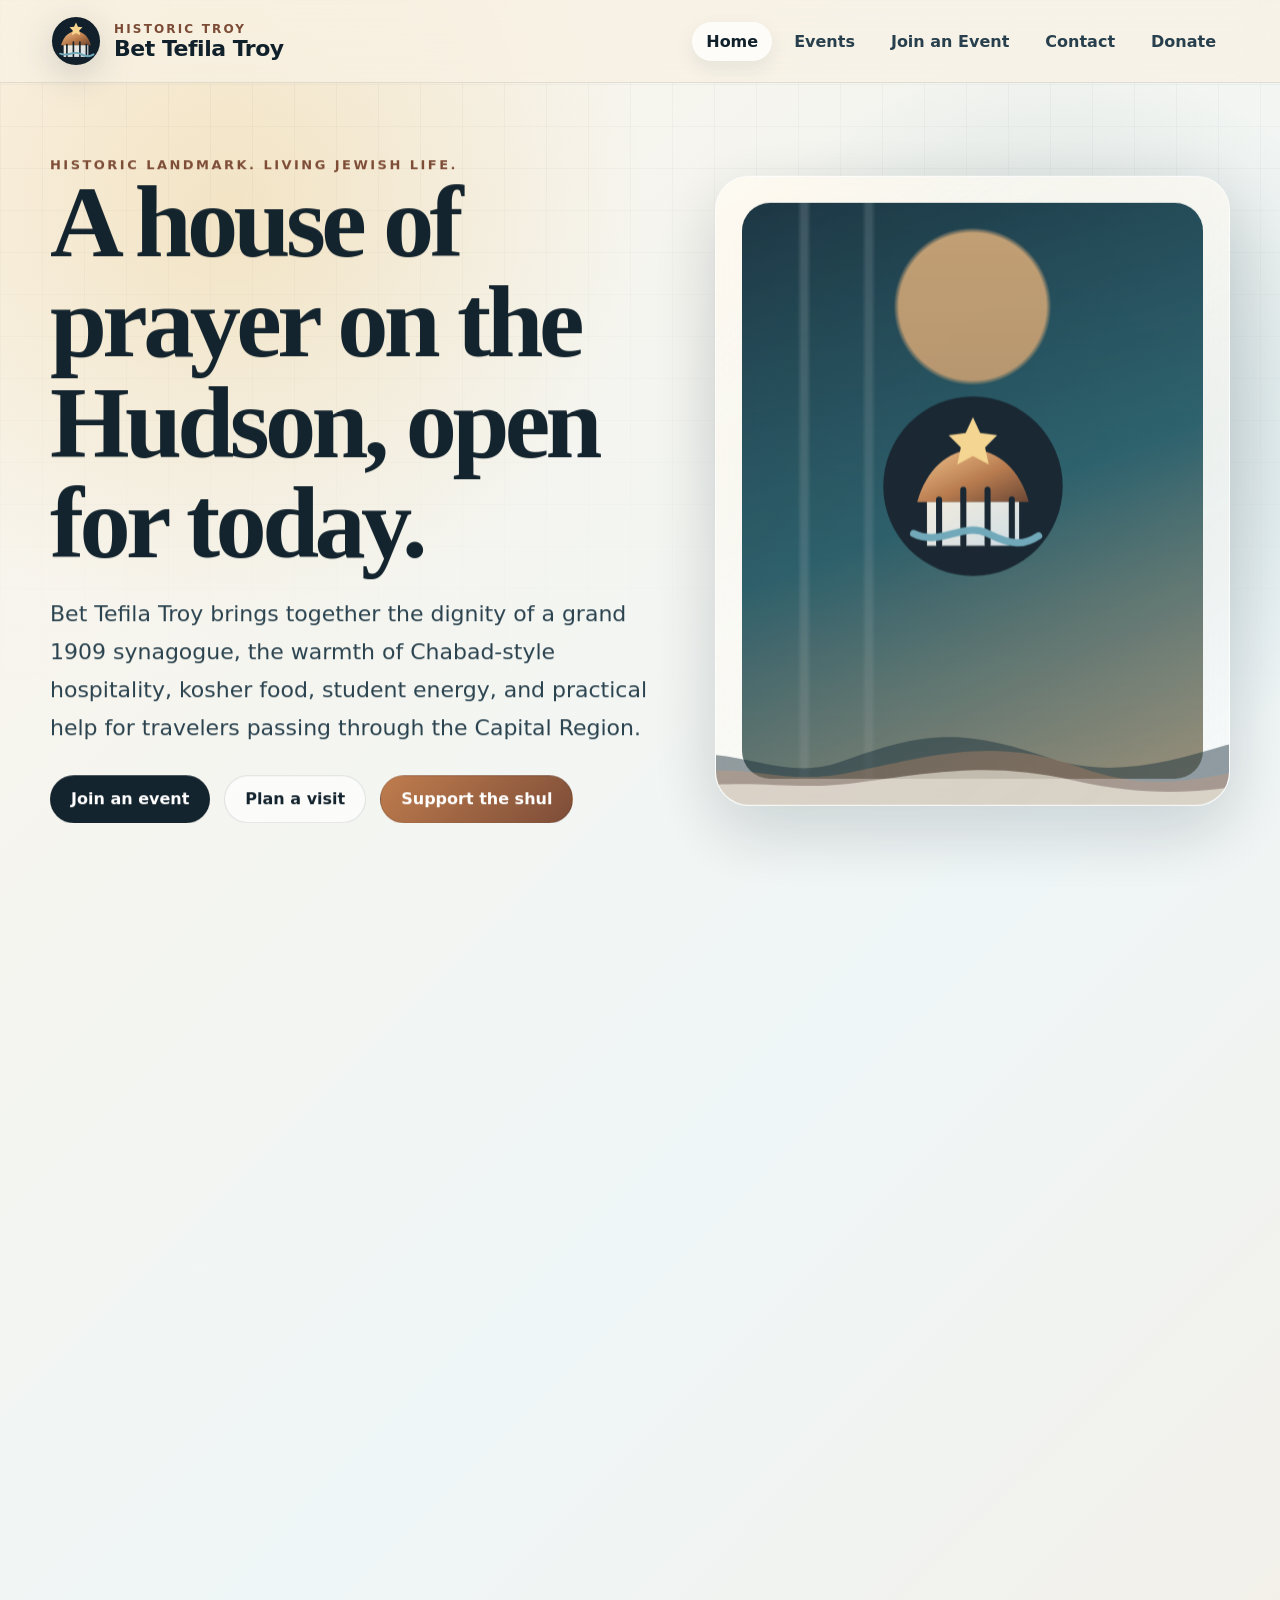
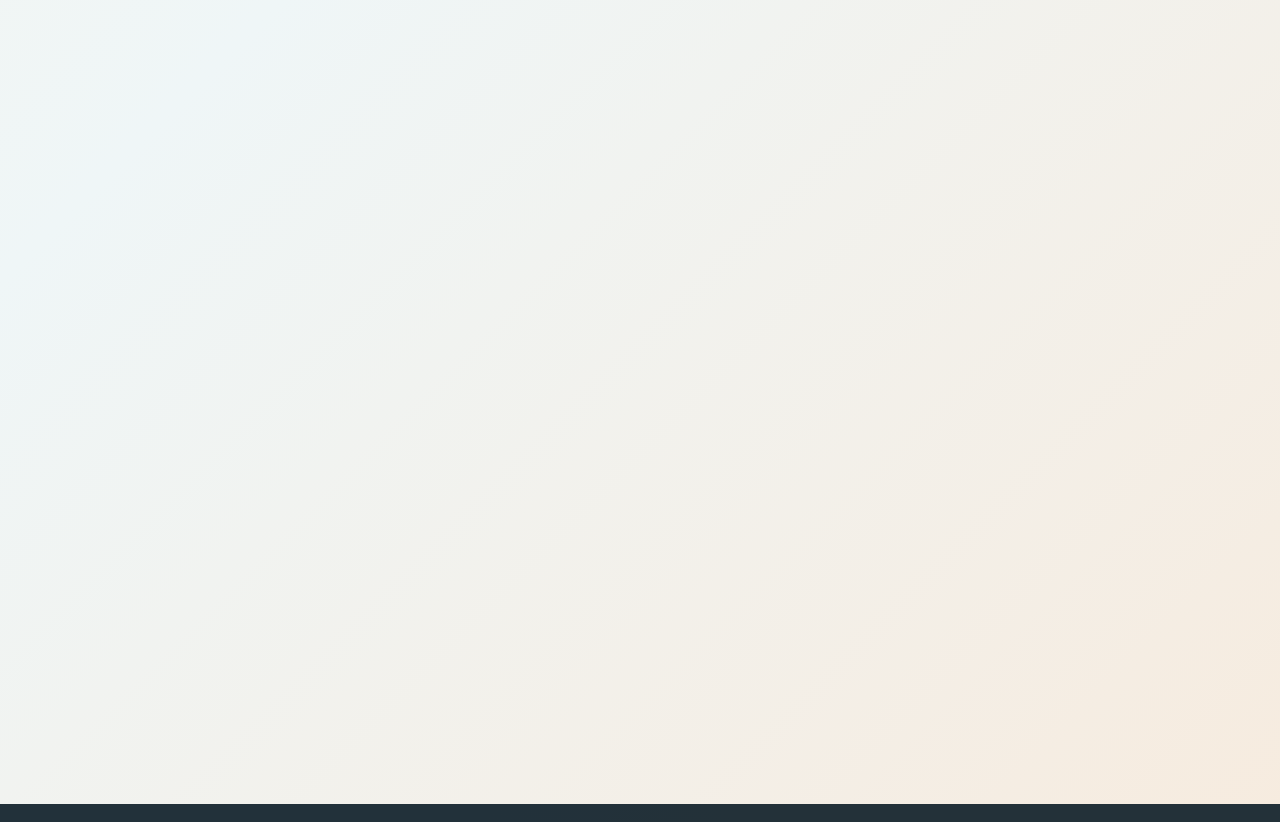
==== index.html @ 14c4342e "Make Bet Tefila Troy website primary" ====
<!doctype html>
<html lang="en">
<head>
  <meta charset="utf-8" />
  <meta name="viewport" content="width=device-width, initial-scale=1" />
  <meta http-equiv="refresh" content="0; url=bet-tefila-troy/index.html" />
  <title>Bet Tefila Troy Website</title>
  <link rel="canonical" href="bet-tefila-troy/index.html" />
  <style>
    body { min-height: 100vh; margin: 0; display: grid; place-items: center; font-family: system-ui, -apple-system, BlinkMacSystemFont, "Segoe UI", sans-serif; background: #f8f1e4; color: #11212b; }
    a { color: #356f7d; font-weight: 800; }
    main { max-width: 720px; padding: 32px; text-align: center; }
  </style>
</head>
<body>
  <main>
    <h1>Bet Tefila Troy Website</h1>
    <p>Redirecting to the website folder.</p>
    <p><a href="bet-tefila-troy/index.html">Open Bet Tefila Troy website</a></p>
  </main>
</body>
</html>
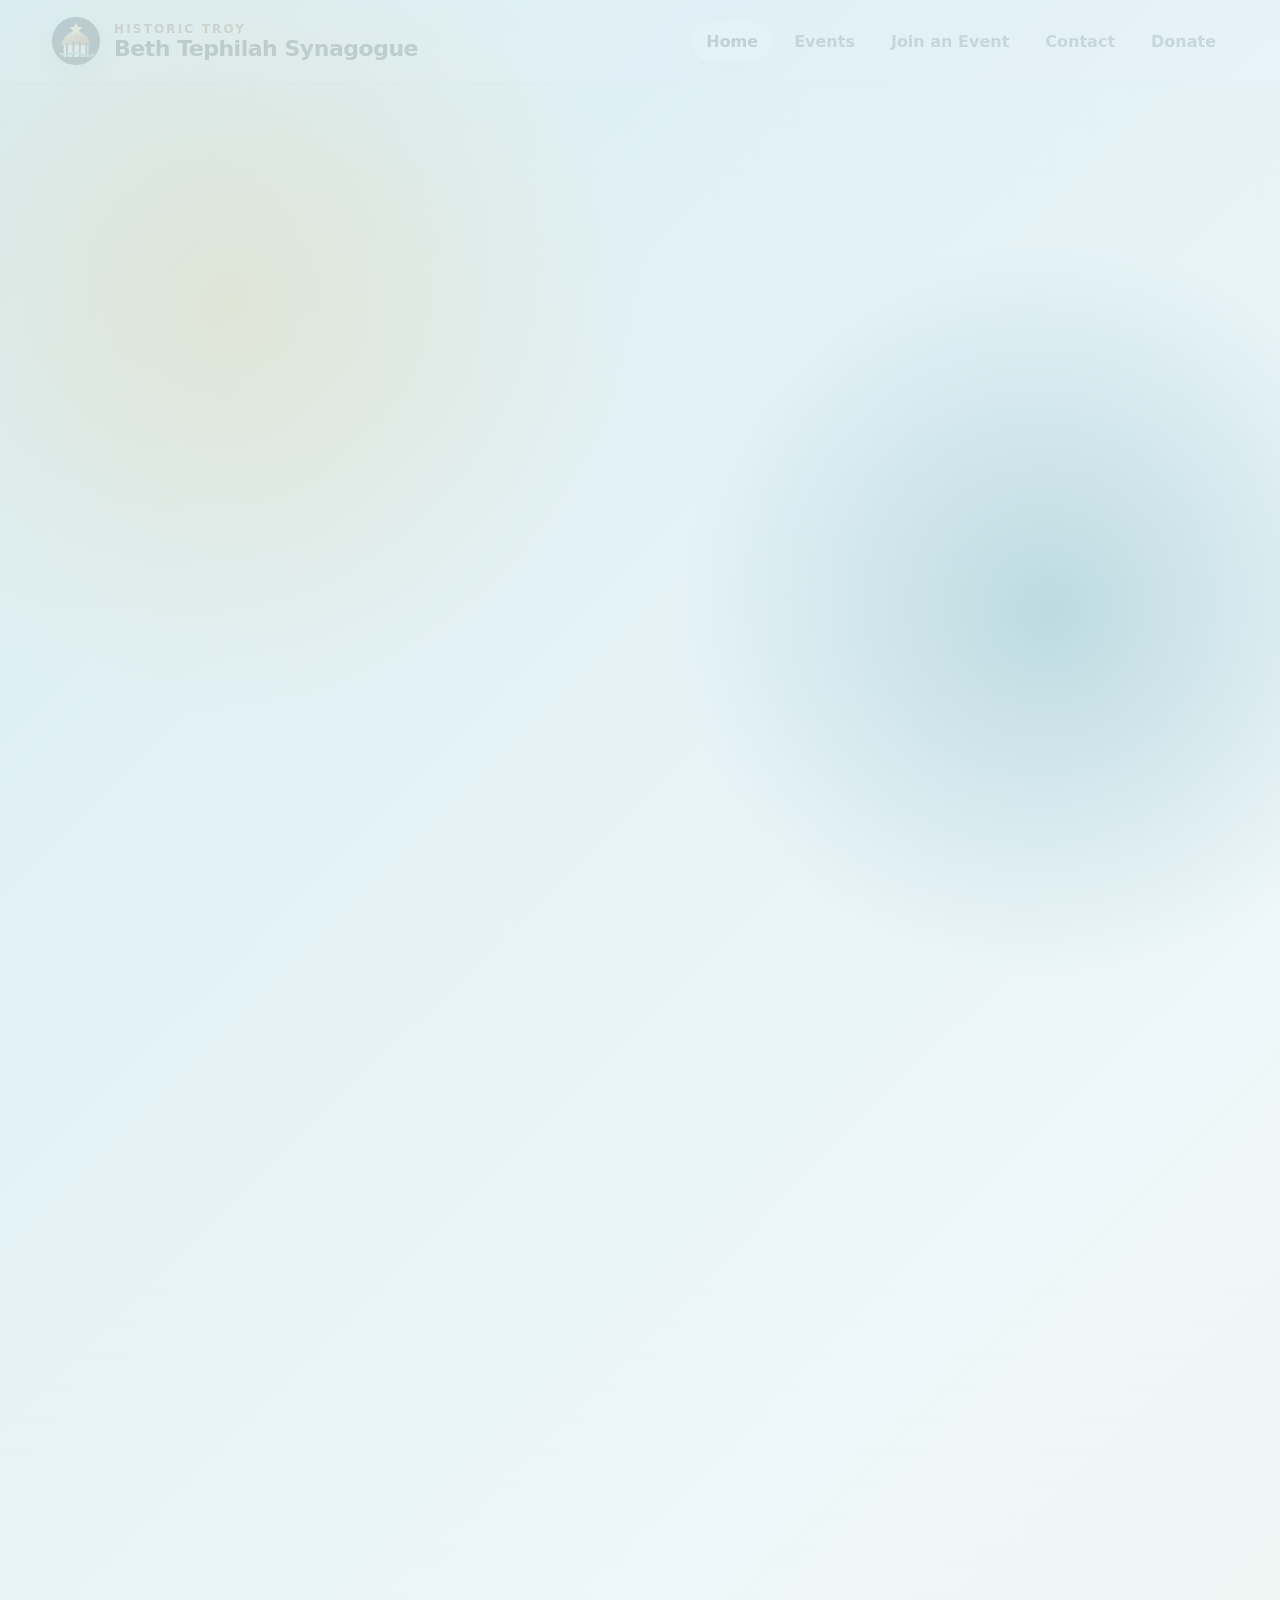
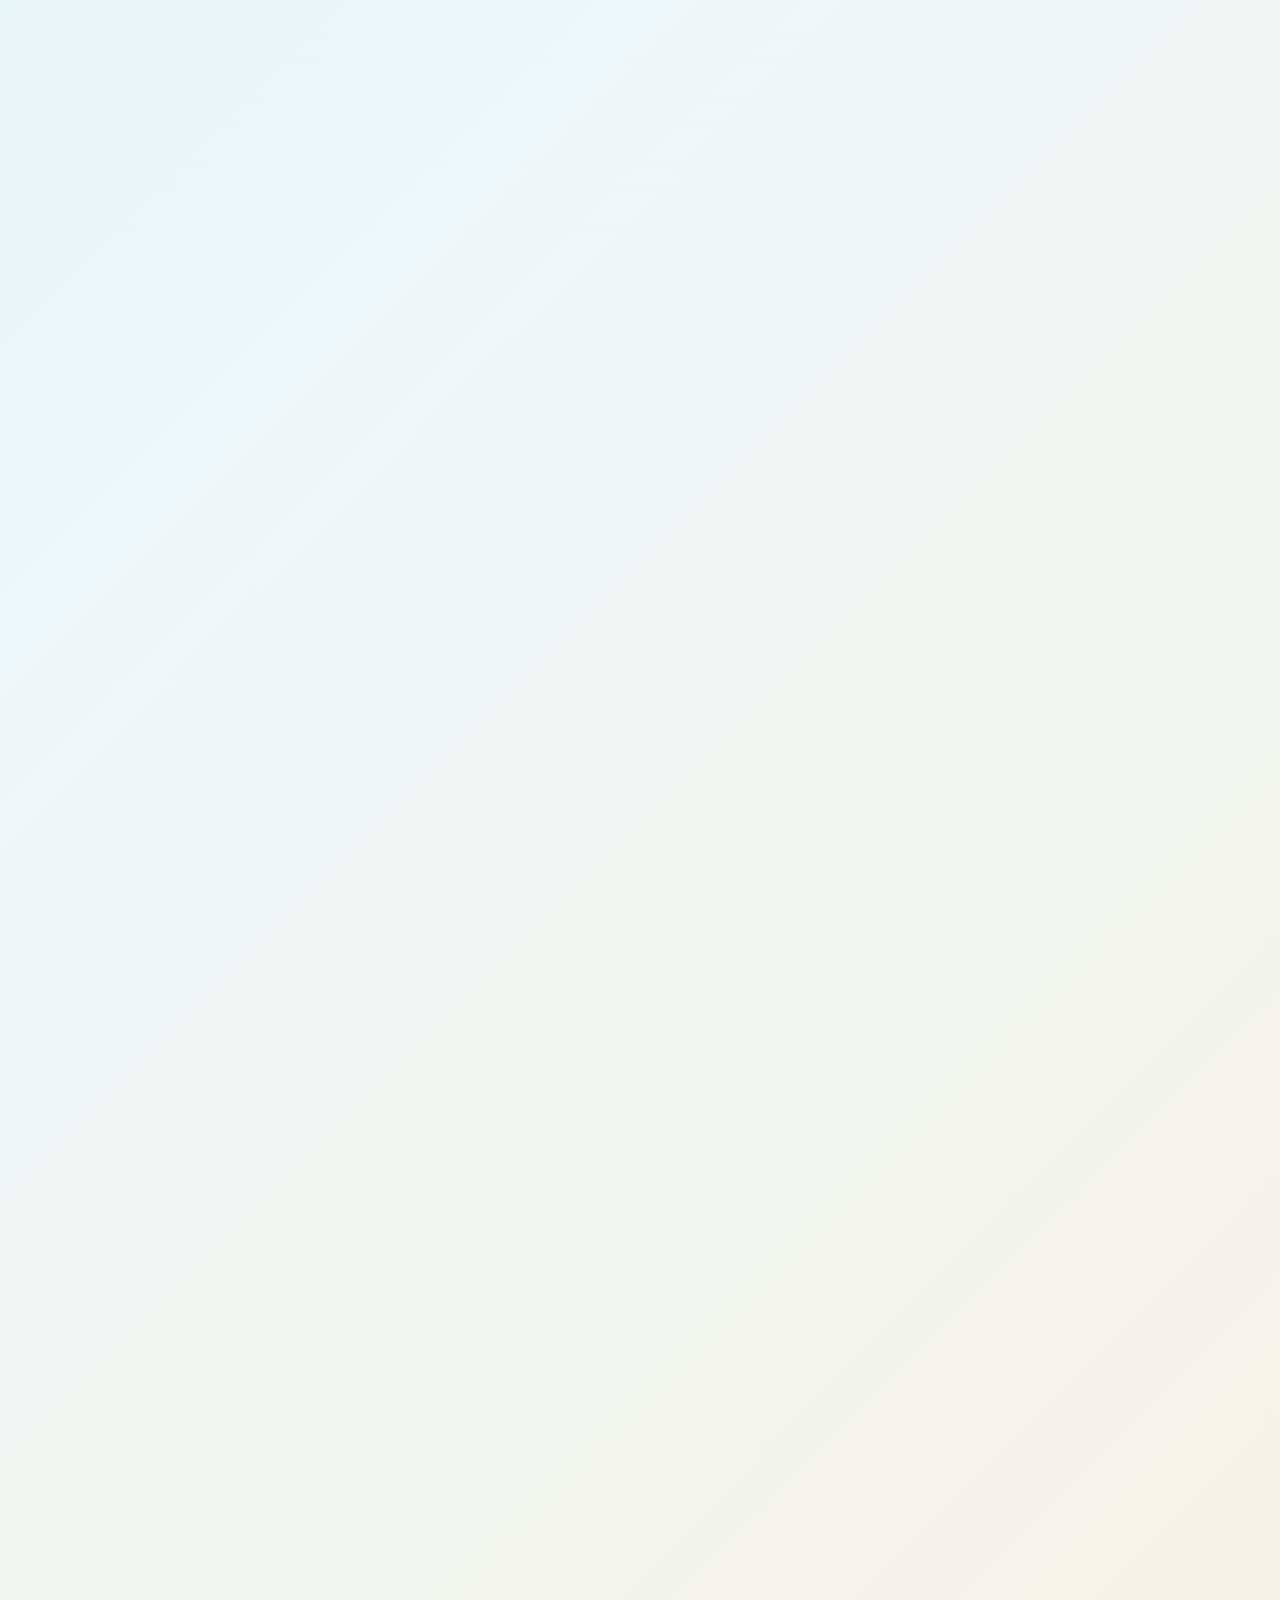
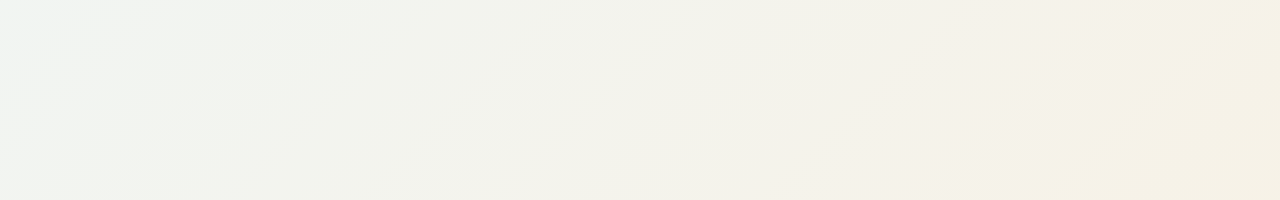
==== commit 3d9ec27e: "Feature Beth Tephilah 360 hero and source content" ====
--- a/index.html
+++ b/index.html
@@ -4,19 +4,19 @@
   <meta charset="utf-8" />
   <meta name="viewport" content="width=device-width, initial-scale=1" />
   <meta http-equiv="refresh" content="0; url=bet-tefila-troy/index.html" />
-  <title>Bet Tefila Troy Website</title>
+  <title>Beth Tephilah Synagogue Website</title>
   <link rel="canonical" href="bet-tefila-troy/index.html" />
   <style>
-    body { min-height: 100vh; margin: 0; display: grid; place-items: center; font-family: system-ui, -apple-system, BlinkMacSystemFont, "Segoe UI", sans-serif; background: #f8f1e4; color: #11212b; }
+    body { min-height: 100vh; margin: 0; display: grid; place-items: center; font-family: system-ui, -apple-system, BlinkMacSystemFont, "Segoe UI", sans-serif; background: #eef7f9; color: #11212b; }
     a { color: #356f7d; font-weight: 800; }
     main { max-width: 720px; padding: 32px; text-align: center; }
   </style>
 </head>
 <body>
   <main>
-    <h1>Bet Tefila Troy Website</h1>
+    <h1>Beth Tephilah Synagogue Website</h1>
     <p>Redirecting to the website folder.</p>
-    <p><a href="bet-tefila-troy/index.html">Open Bet Tefila Troy website</a></p>
+    <p><a href="bet-tefila-troy/index.html">Open Beth Tephilah Synagogue website</a></p>
   </main>
 </body>
 </html>
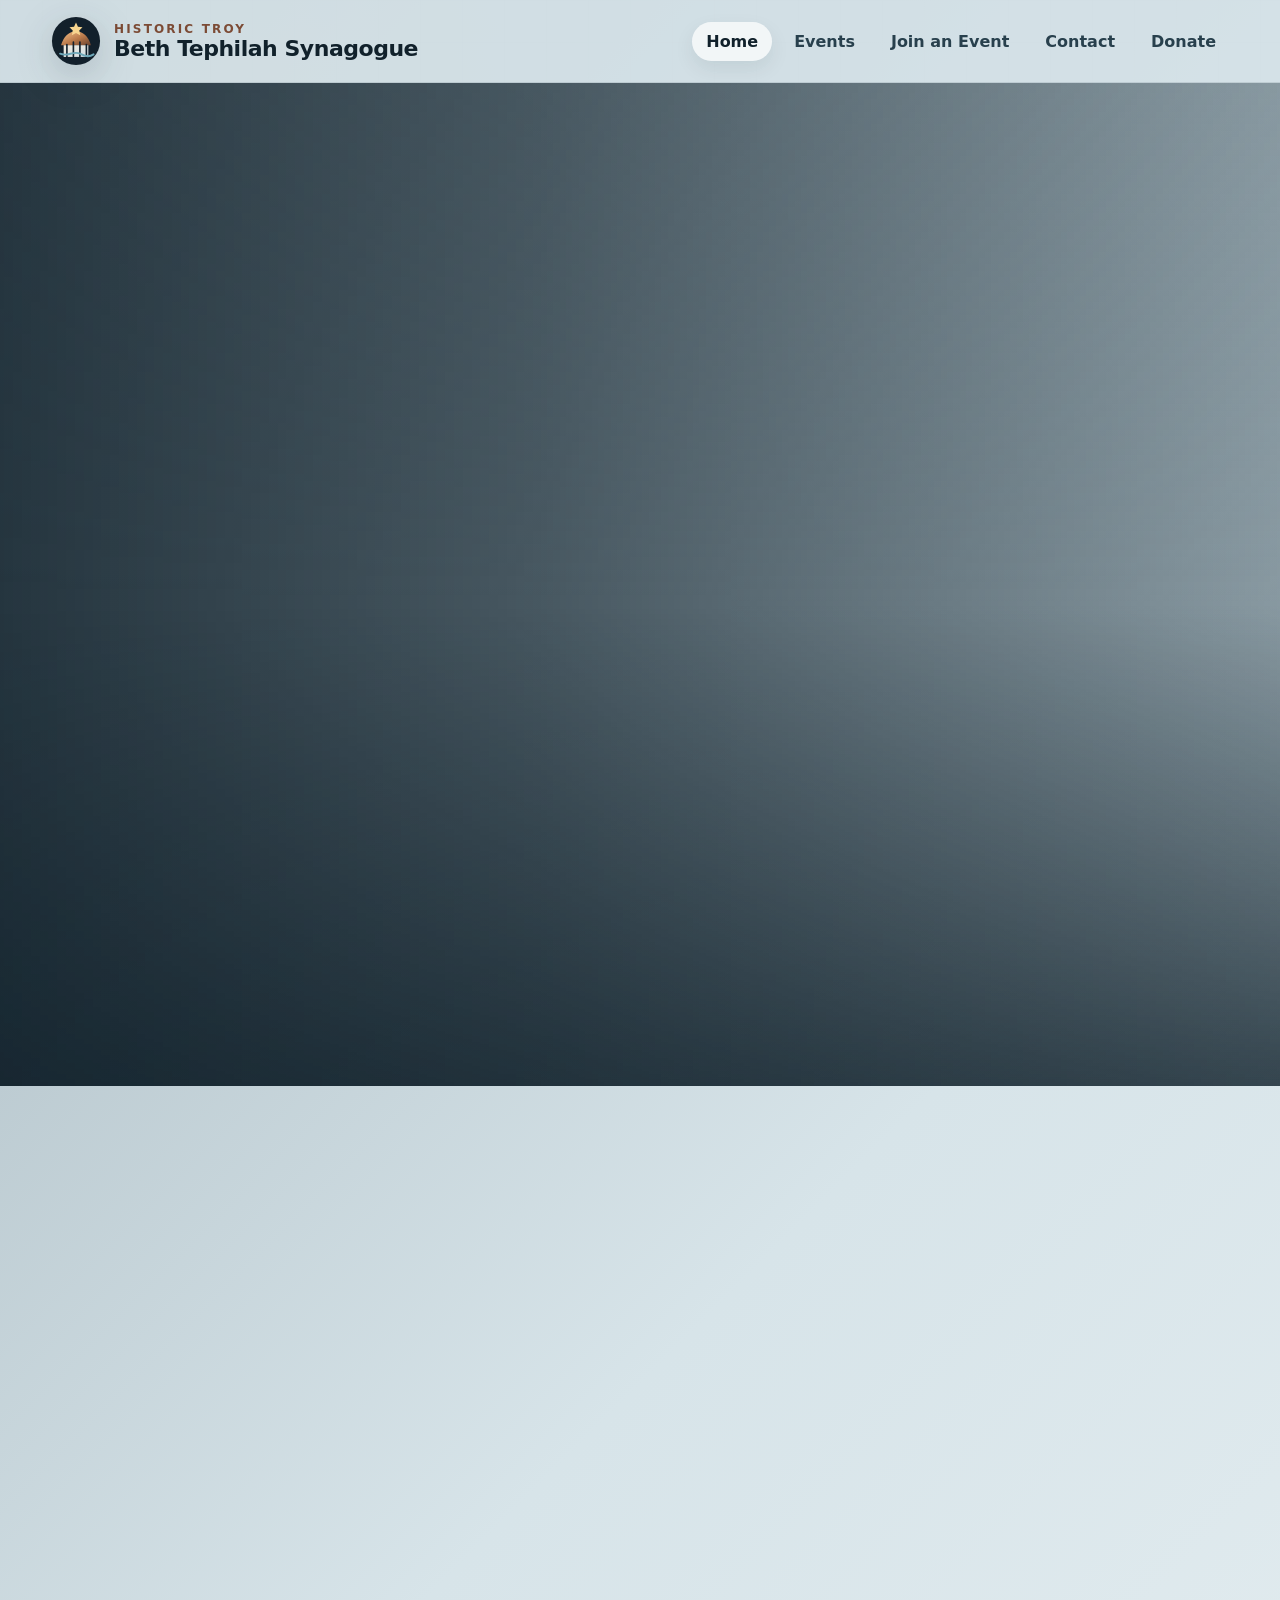
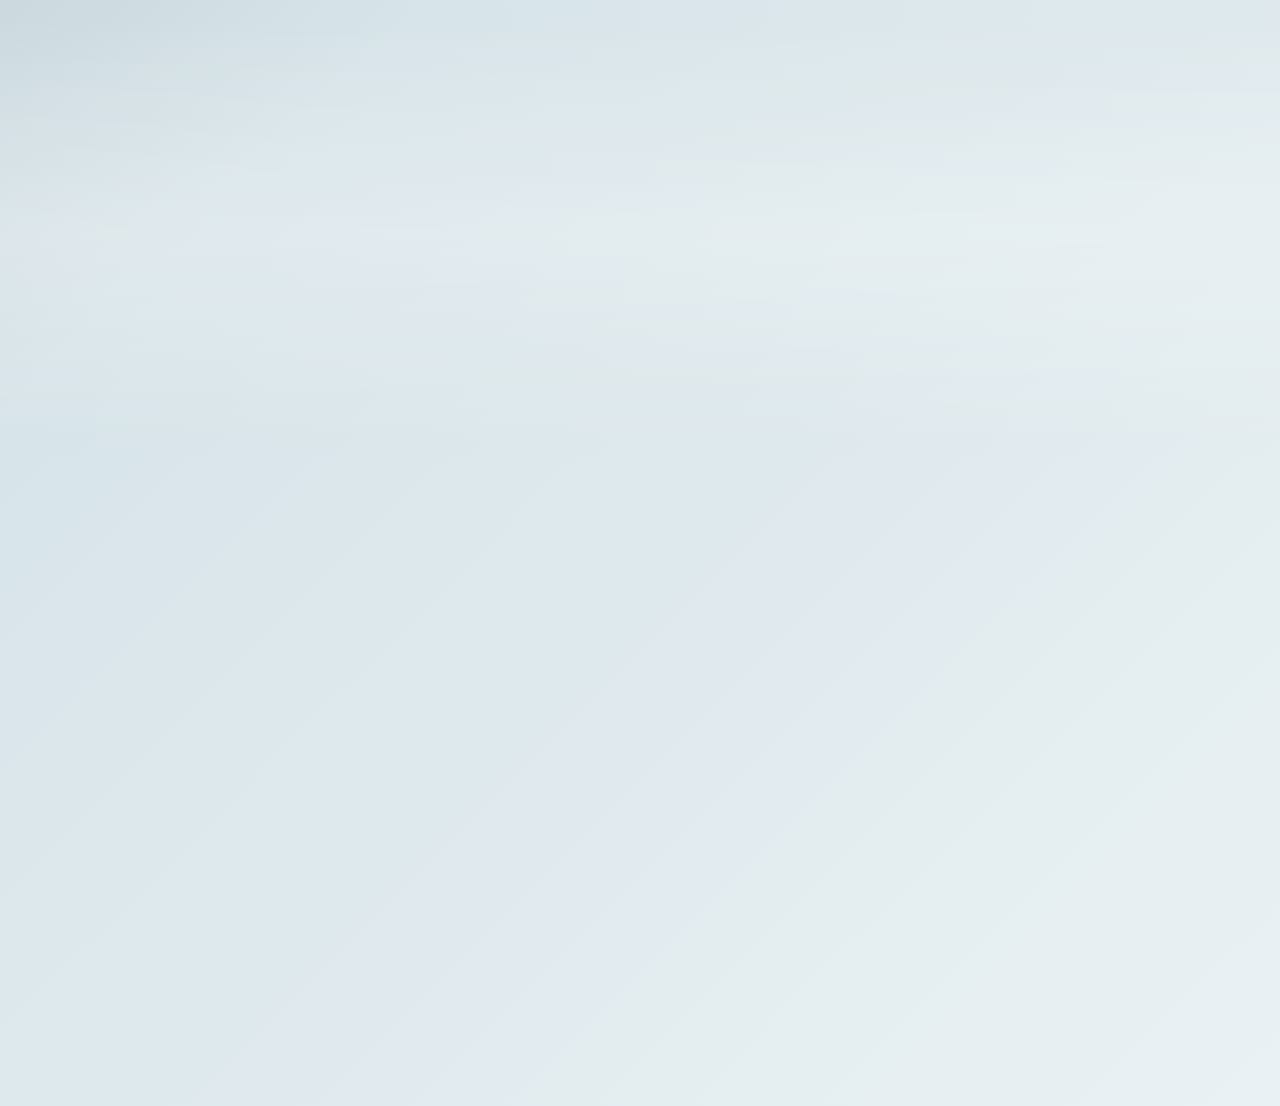
==== commit d2563438: "Make Beth Tephilah site immersive and event-focused" ====
--- a/index.html
+++ b/index.html
@@ -7,7 +7,7 @@
   <title>Beth Tephilah Synagogue Website</title>
   <link rel="canonical" href="bet-tefila-troy/index.html" />
   <style>
-    body { min-height: 100vh; margin: 0; display: grid; place-items: center; font-family: system-ui, -apple-system, BlinkMacSystemFont, "Segoe UI", sans-serif; background: #eef7f9; color: #11212b; }
+    body { min-height: 100vh; margin: 0; display: grid; place-items: center; font-family: system-ui, -apple-system, BlinkMacSystemFont, "Segoe UI", sans-serif; background: #9fb0b8; color: #11212b; }
     a { color: #356f7d; font-weight: 800; }
     main { max-width: 720px; padding: 32px; text-align: center; }
   </style>
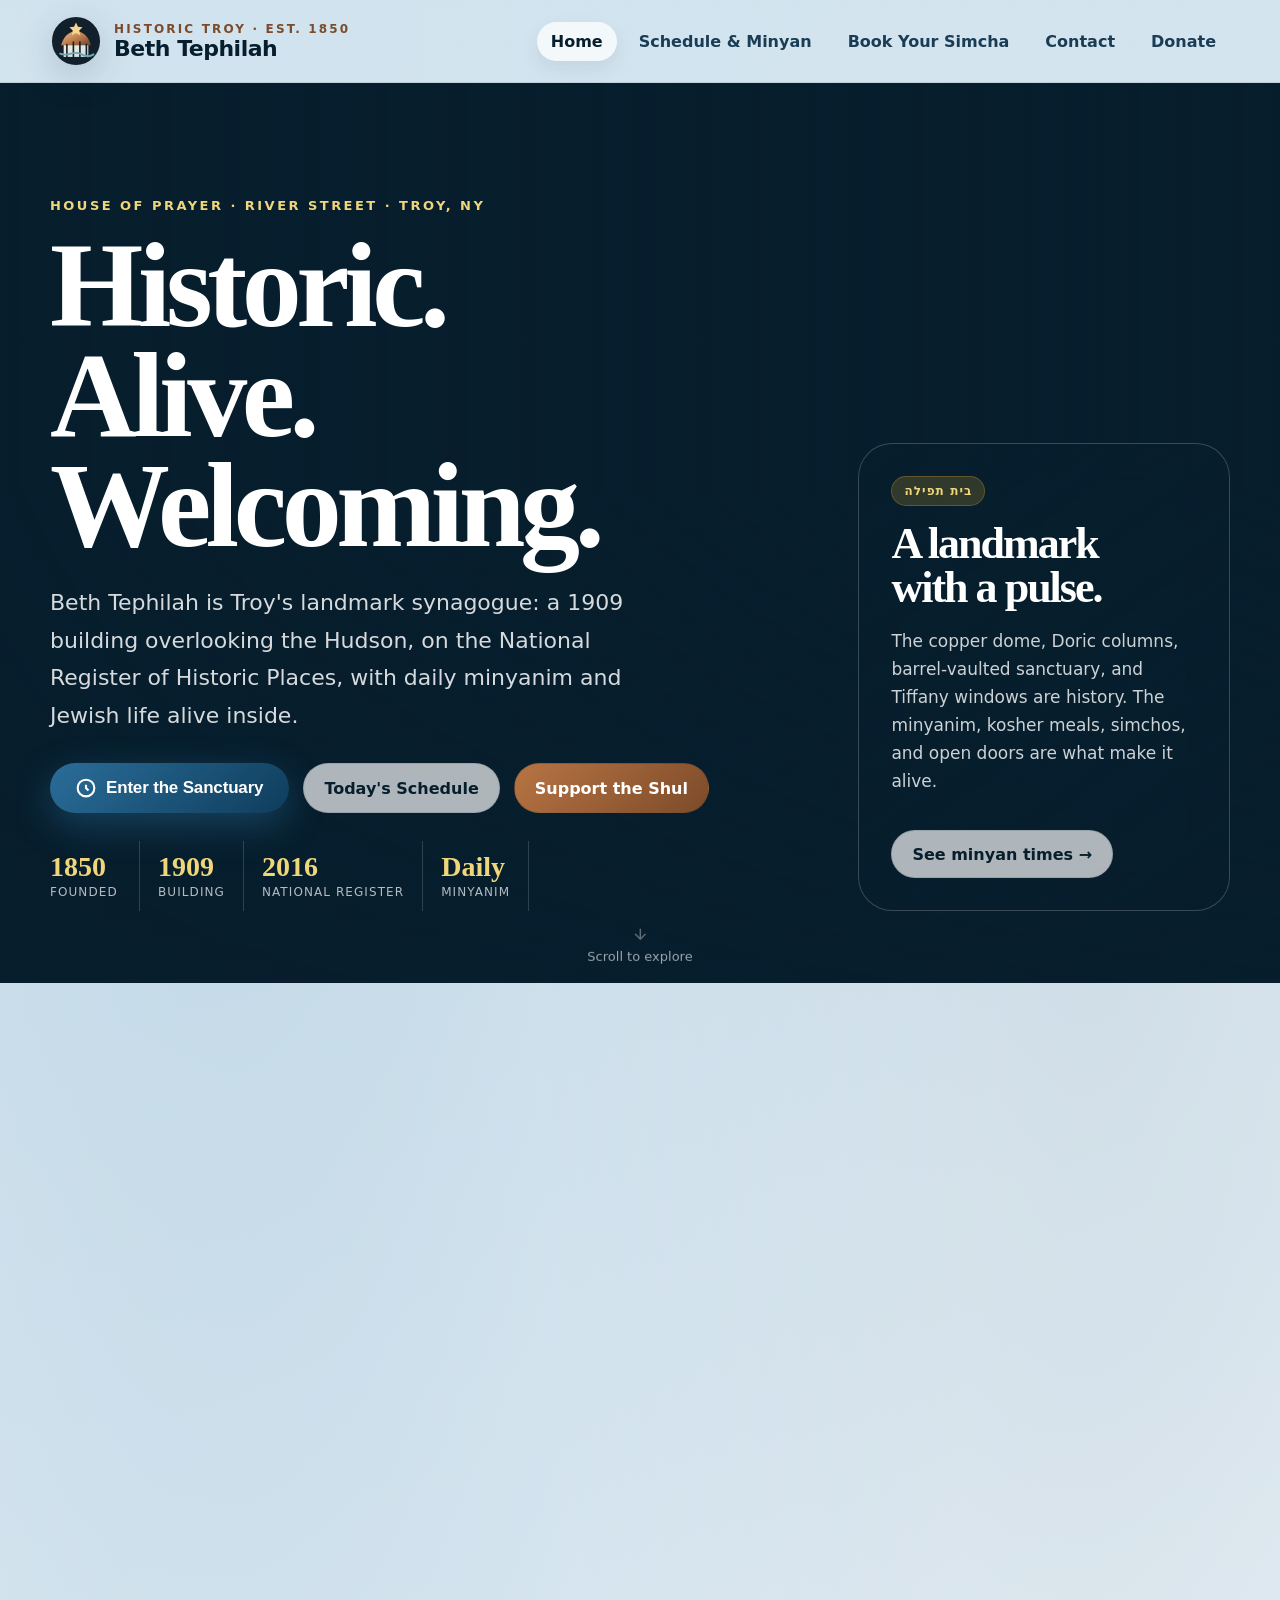
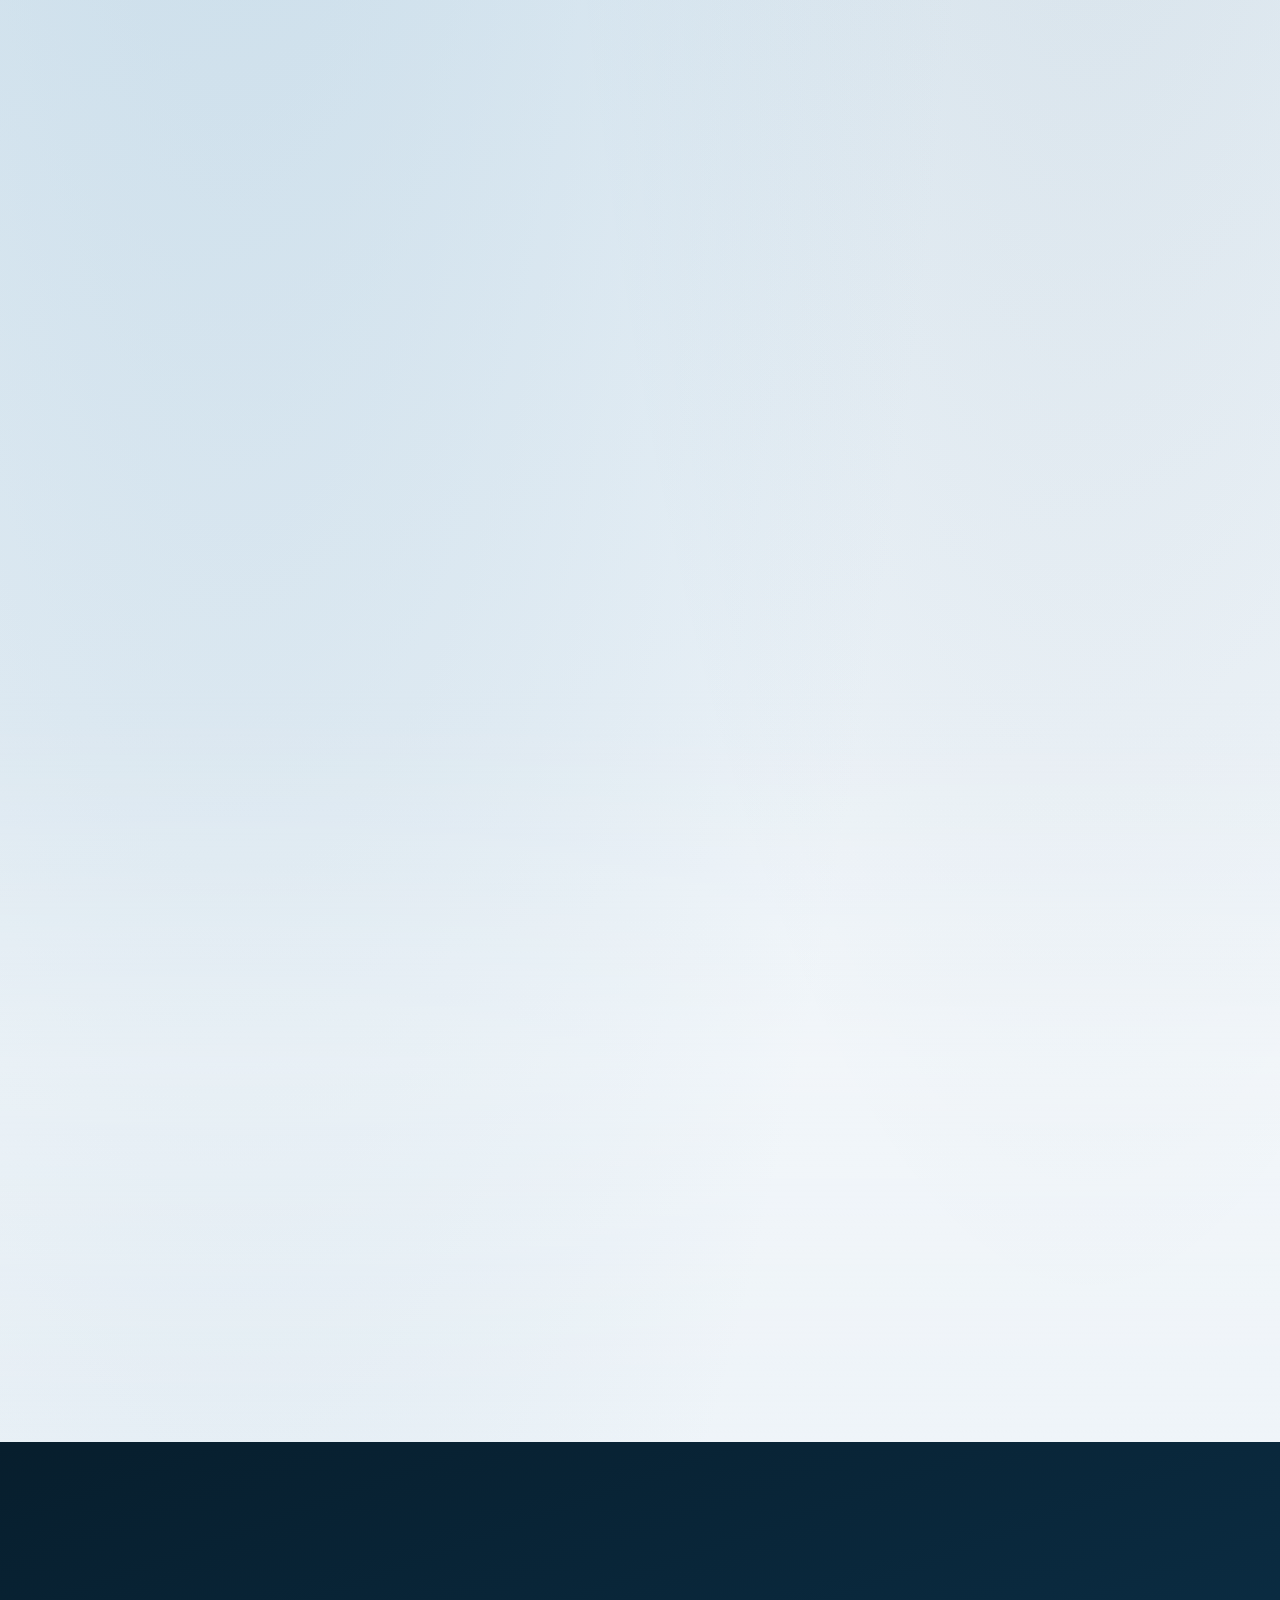
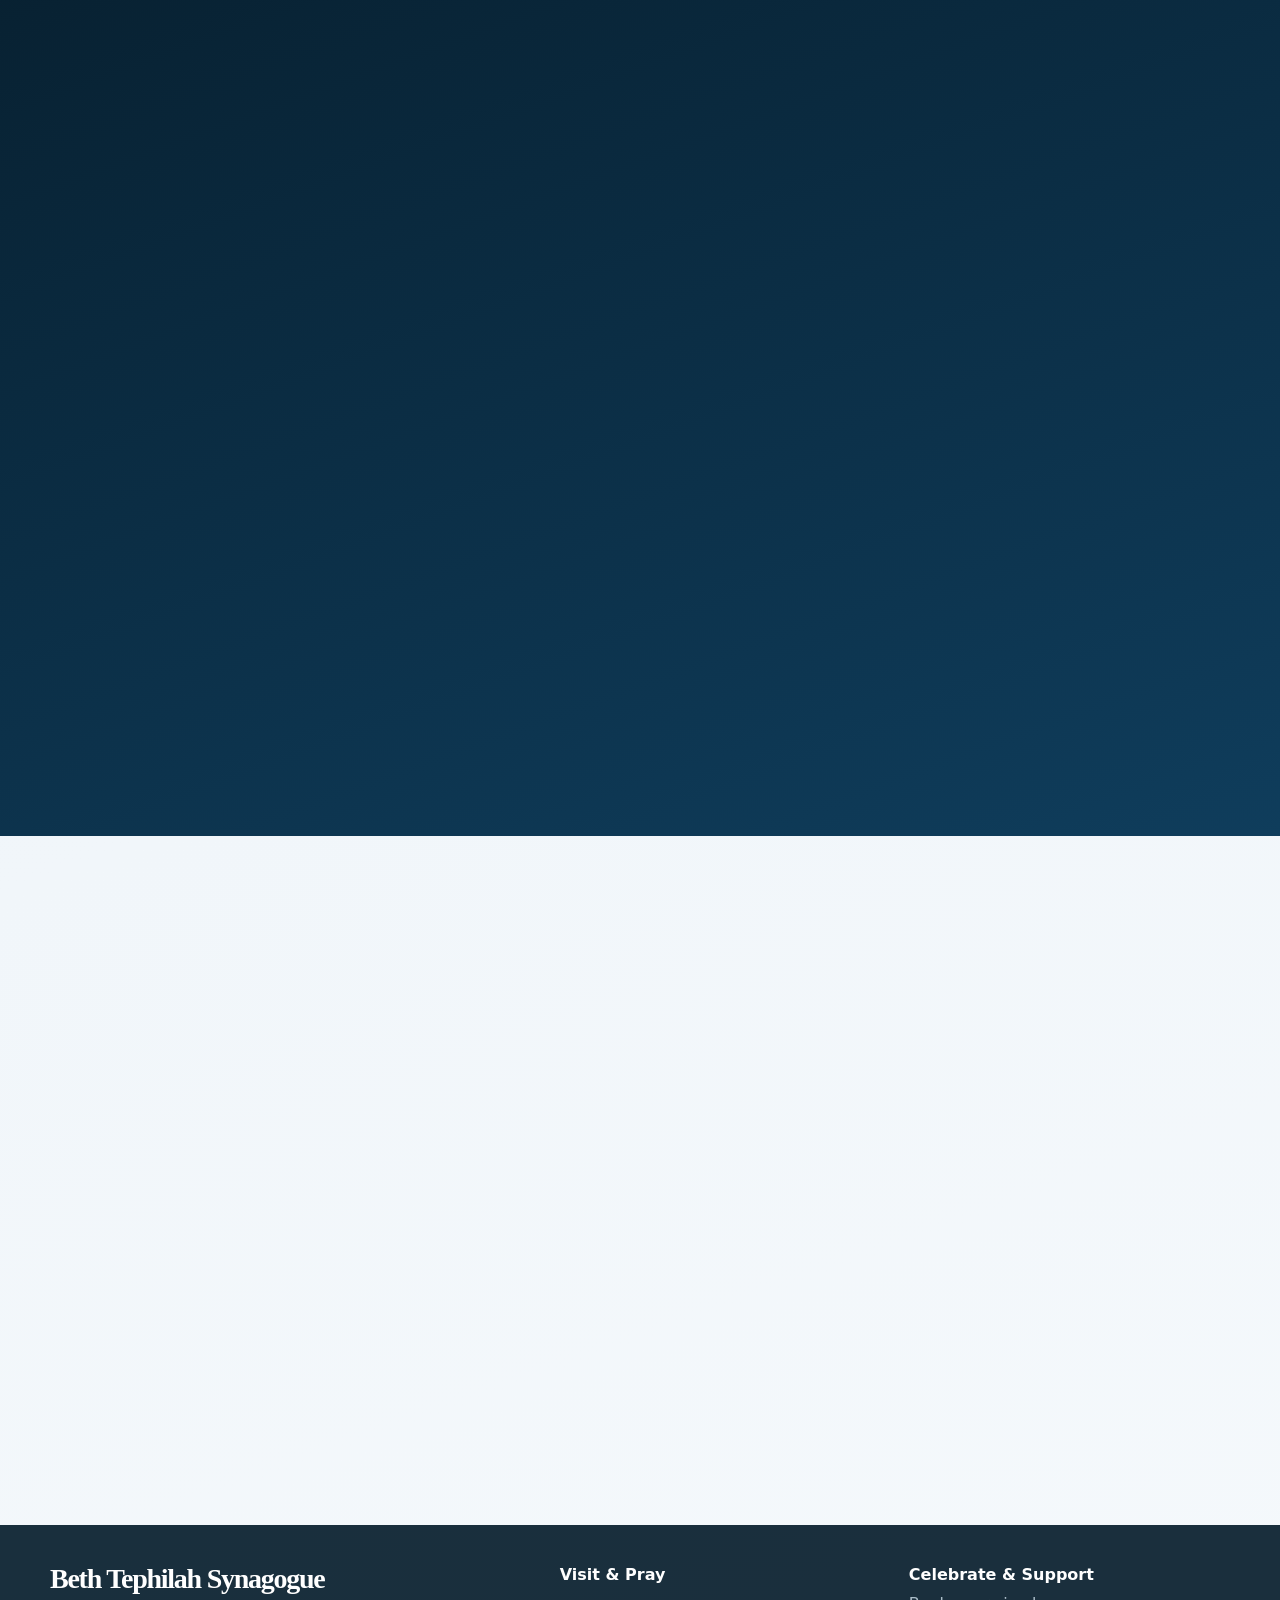
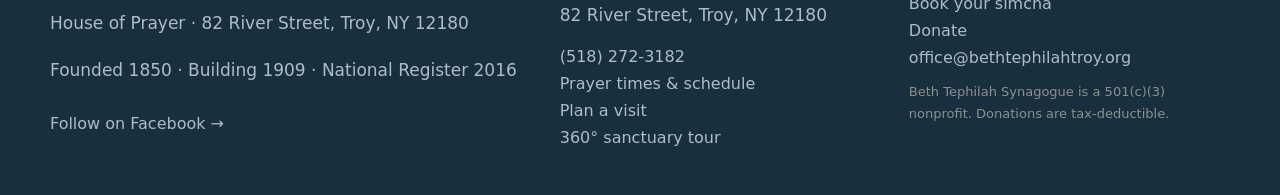
==== commit e3206d04: "Build Beth Tephilah website: interactive 360 hero, minyan schedule, simcha booking, social feed, ser" ====
--- a/index.html
+++ b/index.html
@@ -7,8 +7,8 @@
   <title>Beth Tephilah Synagogue Website</title>
   <link rel="canonical" href="bet-tefila-troy/index.html" />
   <style>
-    body { min-height: 100vh; margin: 0; display: grid; place-items: center; font-family: system-ui, -apple-system, BlinkMacSystemFont, "Segoe UI", sans-serif; background: #9fb0b8; color: #11212b; }
-    a { color: #356f7d; font-weight: 800; }
+    body { min-height: 100vh; margin: 0; display: grid; place-items: center; font-family: system-ui, -apple-system, BlinkMacSystemFont, "Segoe UI", sans-serif; background: linear-gradient(160deg, #d4e5f0, #edf3f8); color: #071e2d; }
+    a { color: #2a6d99; font-weight: 800; }
     main { max-width: 720px; padding: 32px; text-align: center; }
   </style>
 </head>
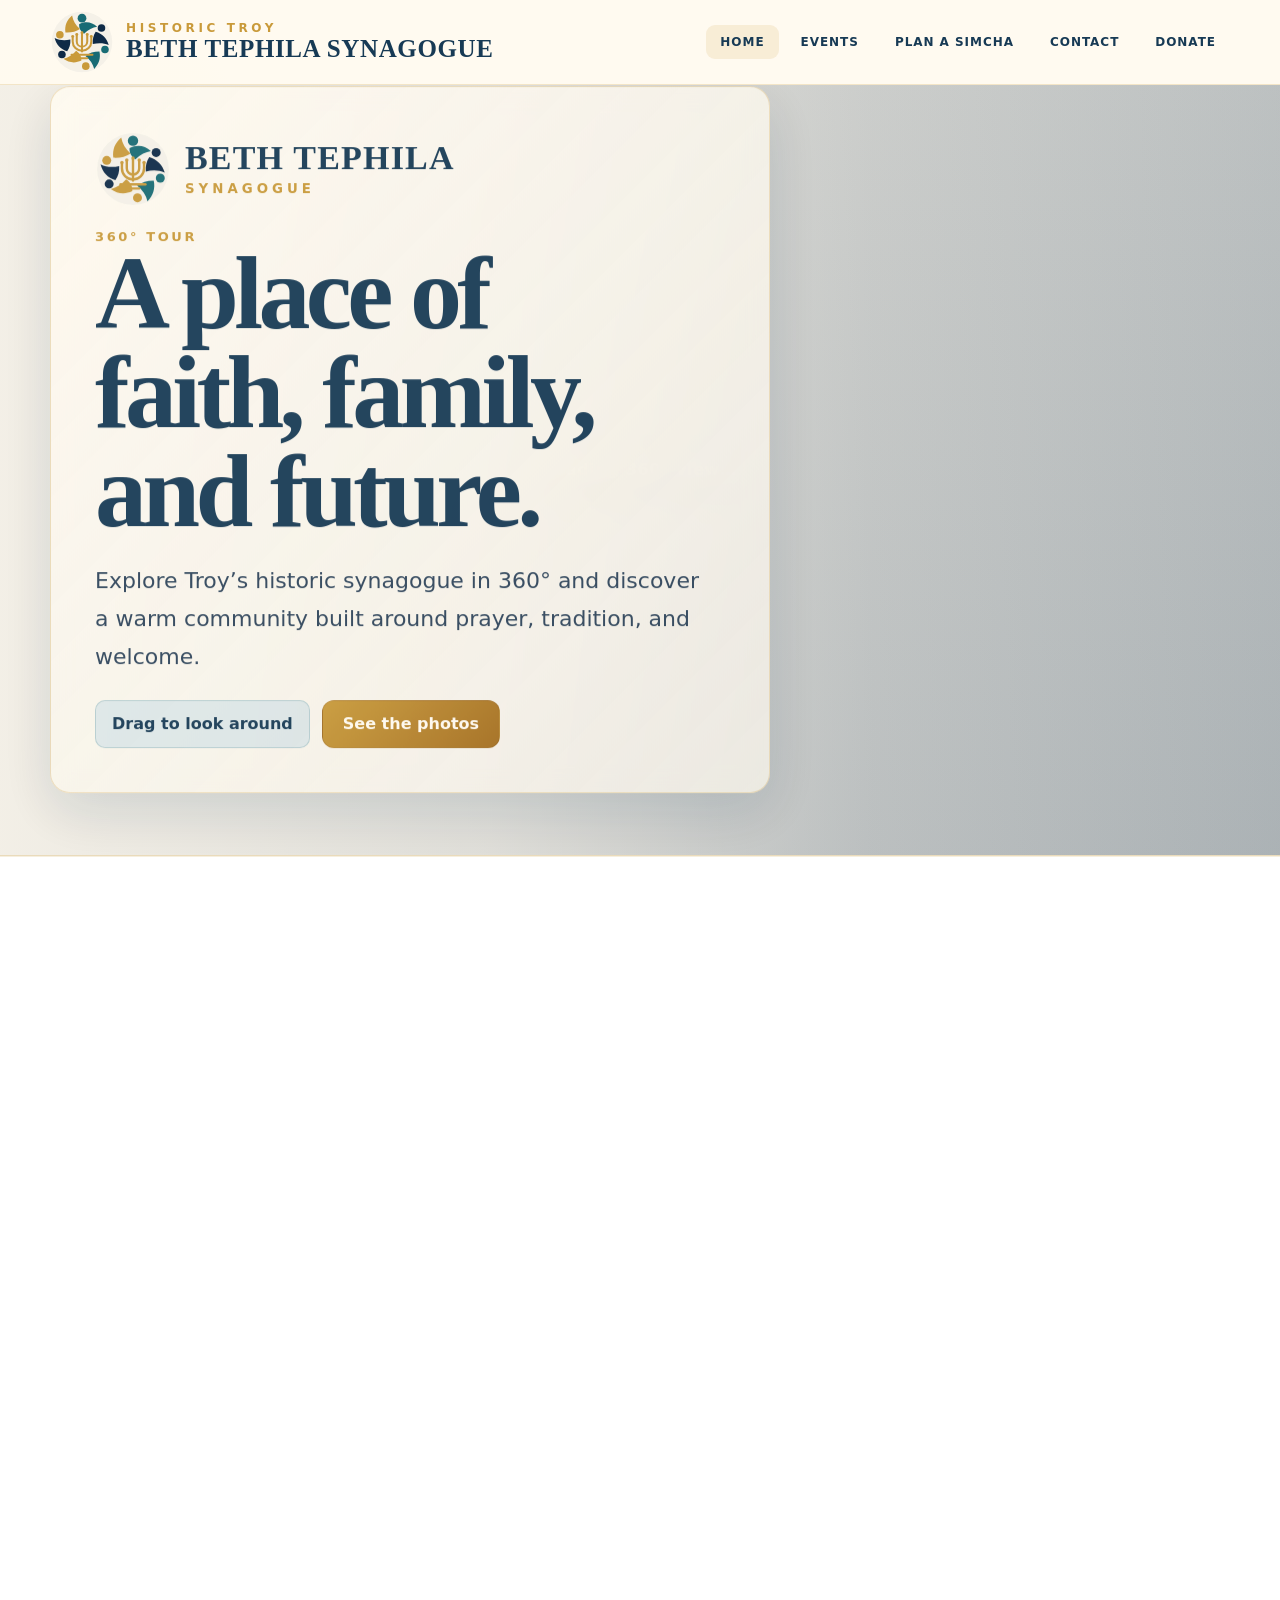
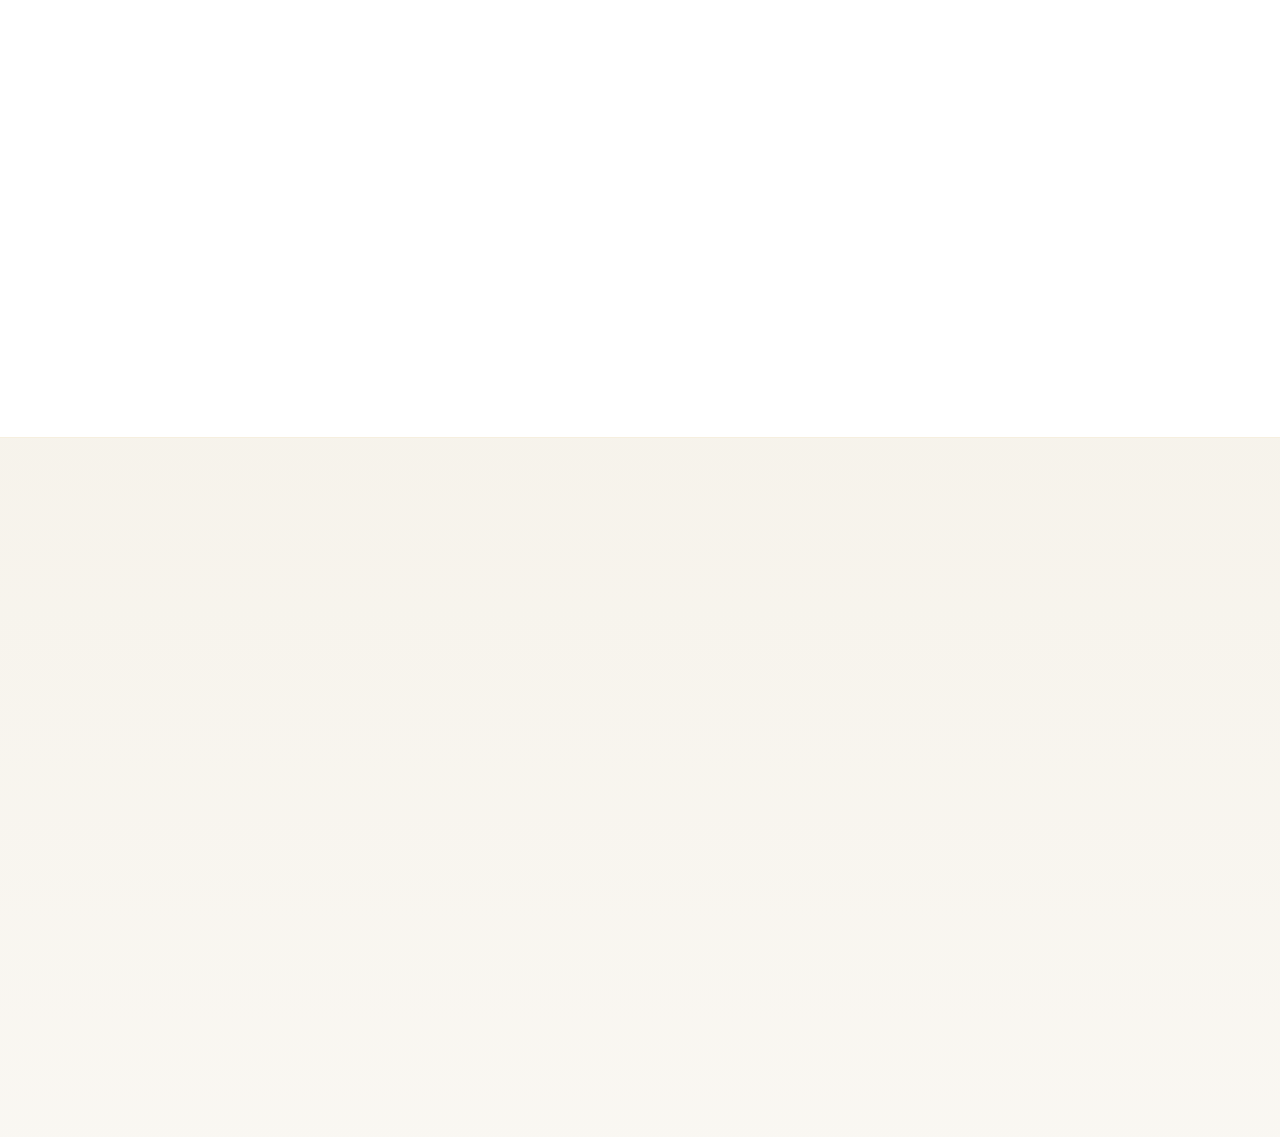
==== commit 58101b42: "Stabilize tour and refine simcha content" ====
--- a/index.html
+++ b/index.html
@@ -4,19 +4,20 @@
   <meta charset="utf-8" />
   <meta name="viewport" content="width=device-width, initial-scale=1" />
   <meta http-equiv="refresh" content="0; url=bet-tefila-troy/index.html" />
-  <title>Beth Tephilah Synagogue Website</title>
+  <title>Beth Tephila Synagogue</title>
   <link rel="canonical" href="bet-tefila-troy/index.html" />
   <style>
-    body { min-height: 100vh; margin: 0; display: grid; place-items: center; font-family: system-ui, -apple-system, BlinkMacSystemFont, "Segoe UI", sans-serif; background: linear-gradient(160deg, #d4e5f0, #edf3f8); color: #071e2d; }
-    a { color: #2a6d99; font-weight: 800; }
+    :root { color-scheme: light; --blue: #0E2A47; --gold: #C99A3A; --ivory: #F5F1E8; }
+    body { min-height: 100vh; margin: 0; display: grid; place-items: center; font-family: system-ui, -apple-system, BlinkMacSystemFont, "Segoe UI", sans-serif; background: linear-gradient(180deg, #fffaf0, var(--ivory)); color: var(--blue); }
+    a { color: var(--blue); font-weight: 800; text-decoration-color: var(--gold); }
     main { max-width: 720px; padding: 32px; text-align: center; }
   </style>
 </head>
 <body>
   <main>
-    <h1>Beth Tephilah Synagogue Website</h1>
-    <p>Redirecting to the website folder.</p>
-    <p><a href="bet-tefila-troy/index.html">Open Beth Tephilah Synagogue website</a></p>
+    <h1>Beth Tephila Synagogue</h1>
+    <p>Redirecting to the synagogue website.</p>
+    <p><a href="bet-tefila-troy/index.html">Open Beth Tephila Synagogue website</a></p>
   </main>
 </body>
 </html>
